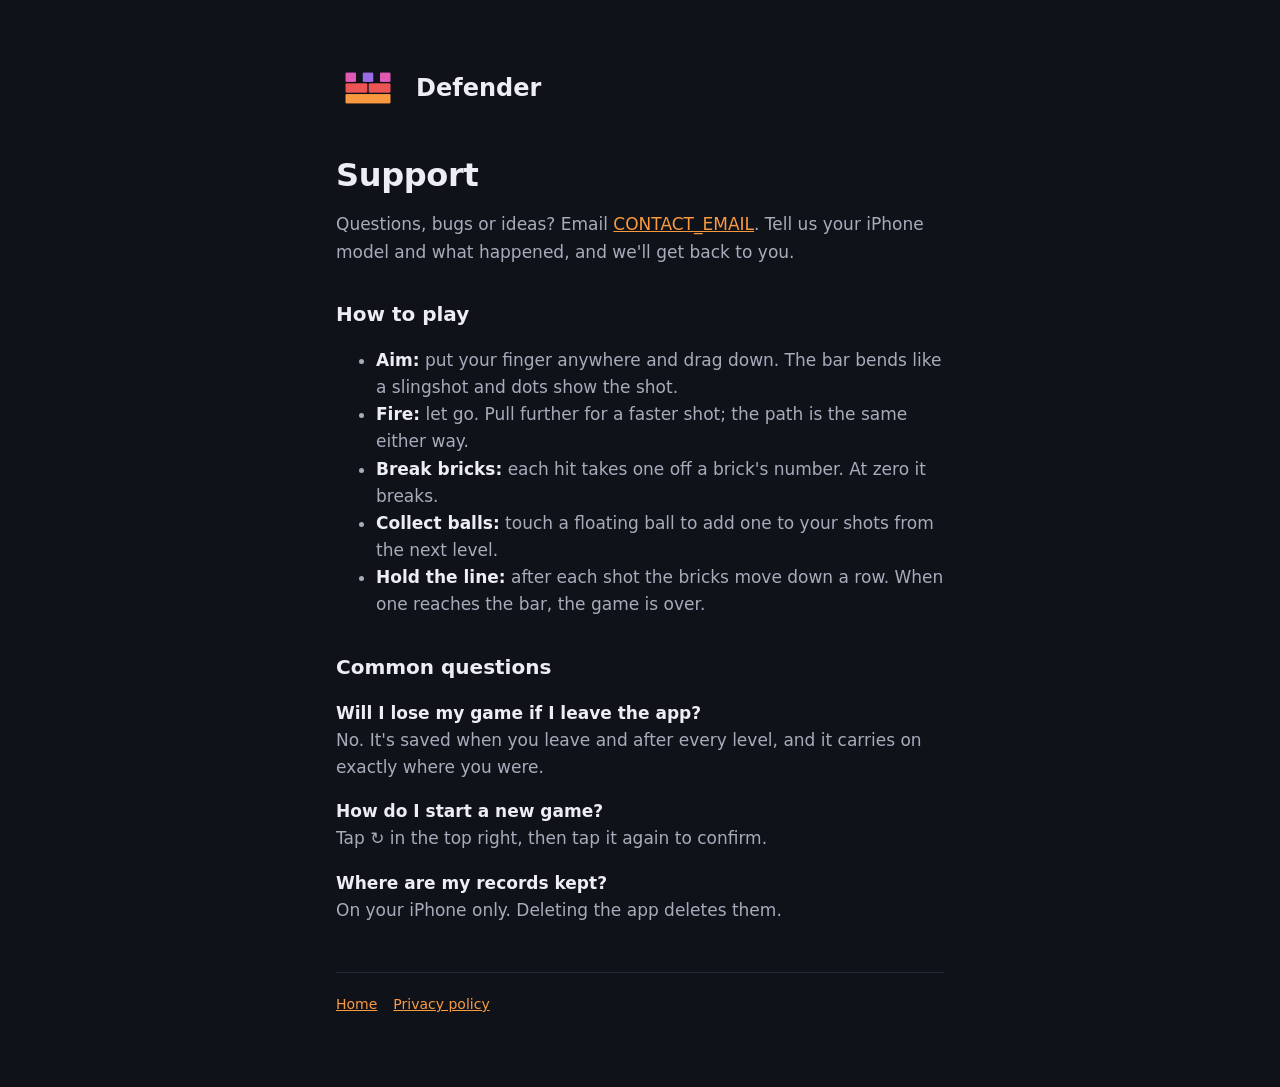
==== support/index.html @ c5f57e05 "Defender site: home, privacy policy and support pages Co-Authored-By: Claude Opus 5.5 <noreply@anthr" ====
<!doctype html>
<html lang="en">
<head>
<meta charset="utf-8">
<meta name="viewport" content="width=device-width, initial-scale=1">
<title>Defender support</title>
<link rel="icon" href="../icon.png">
<link rel="stylesheet" href="../style.css">
</head>
<body>
<main>
<header><img src="../icon.png" alt=""><a href="../">Defender</a></header>
<h1>Support</h1>
<p>Questions, bugs or ideas? Email <a href="mailto:CONTACT_EMAIL?subject=Defender">CONTACT_EMAIL</a>. Tell us your iPhone model and what happened, and we'll get back to you.</p>
<h2>How to play</h2>
<ul>
<li><strong>Aim:</strong> put your finger anywhere and drag down. The bar bends like a slingshot and dots show the shot.</li>
<li><strong>Fire:</strong> let go. Pull further for a faster shot; the path is the same either way.</li>
<li><strong>Break bricks:</strong> each hit takes one off a brick's number. At zero it breaks.</li>
<li><strong>Collect balls:</strong> touch a floating ball to add one to your shots from the next level.</li>
<li><strong>Hold the line:</strong> after each shot the bricks move down a row. When one reaches the bar, the game is over.</li>
</ul>
<h2>Common questions</h2>
<p><strong>Will I lose my game if I leave the app?</strong><br>No. It's saved when you leave and after every level, and it carries on exactly where you were.</p>
<p><strong>How do I start a new game?</strong><br>Tap ↻ in the top right, then tap it again to confirm.</p>
<p><strong>Where are my records kept?</strong><br>On your iPhone only. Deleting the app deletes them.</p>
<footer><a href="../">Home</a><a href="../privacy/">Privacy policy</a></footer>
</main>
</body>
</html>
---- style.css ----
:root {
  --bg: #10121a;
  --card: #181b25;
  --text: #eceef3;
  --muted: #a7acbb;
  --link: #f99a40;
  --line: #262a37;
}
* { box-sizing: border-box; }
body {
  margin: 0;
  background: var(--bg);
  color: var(--text);
  font: 17px/1.6 -apple-system, BlinkMacSystemFont, "Segoe UI", system-ui, sans-serif;
}
main { max-width: 640px; margin: 0 auto; padding: 56px 16px 72px; }
header { display: flex; align-items: center; gap: 16px; margin-bottom: 36px; }
header img { width: 64px; height: 64px; border-radius: 14px; }
header a { color: var(--text); text-decoration: none; font-size: 24px; font-weight: 700; }
h1 { font-size: 32px; line-height: 1.2; margin: 0 0 8px; letter-spacing: -0.01em; }
h2 { font-size: 20px; margin: 32px 0 8px; }
p, li { color: var(--muted); }
strong { color: var(--text); }
a { color: var(--link); }
.updated { font-size: 14px; }
.bricks { display: flex; gap: 6px; margin: 28px 0; }
.bricks span { height: 10px; flex: 1; border-radius: 3px; }
footer { margin-top: 48px; padding-top: 20px; border-top: 1px solid var(--line); font-size: 14px; color: var(--muted); }
footer a { margin-right: 16px; }
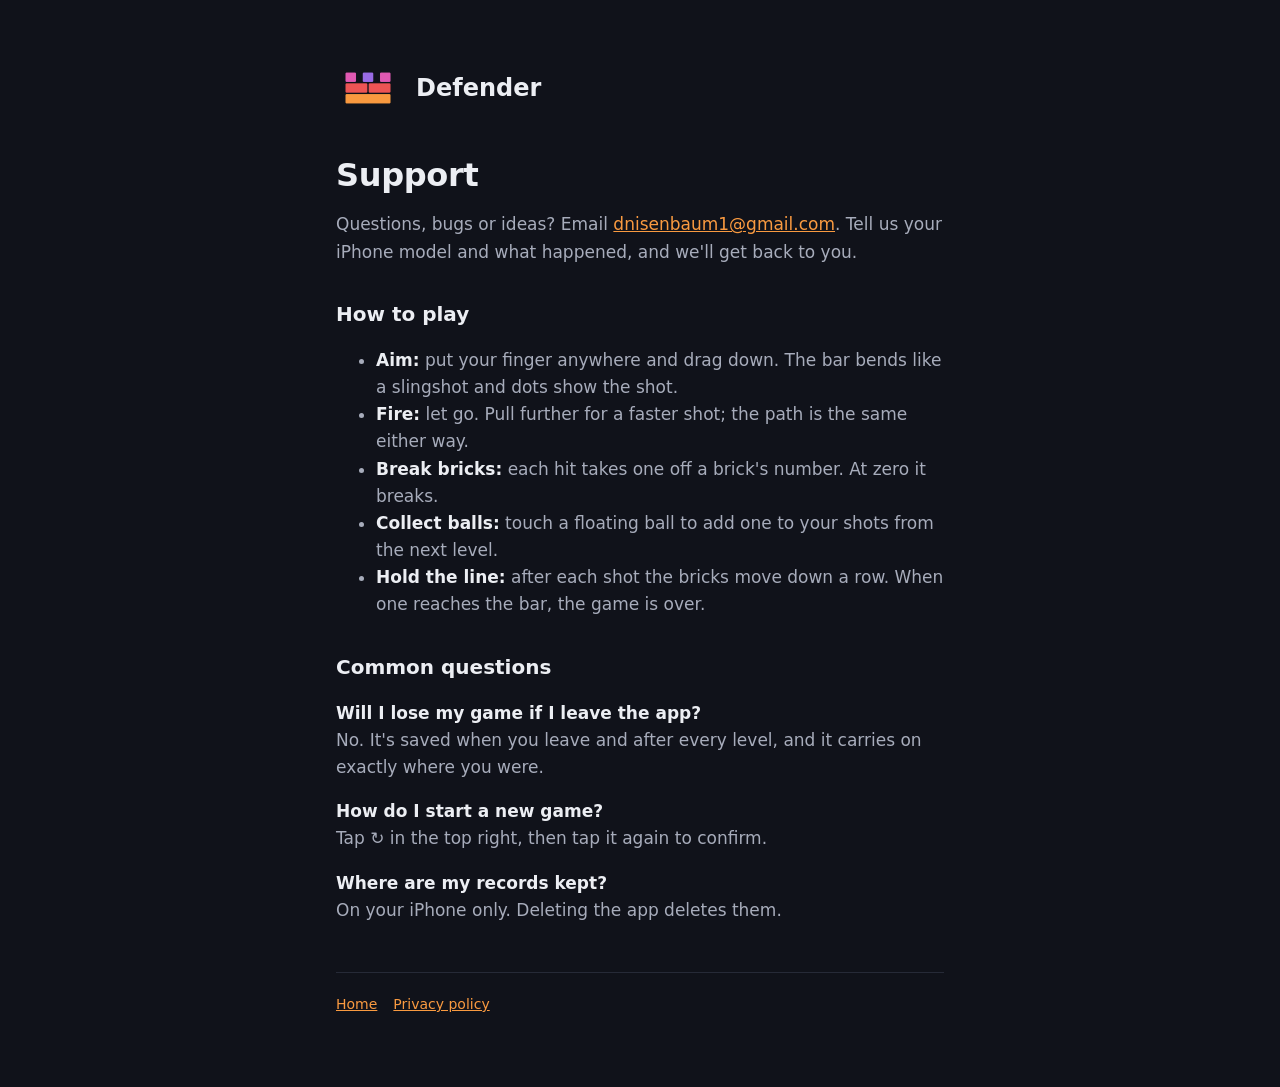
==== commit 5a1deb03: "Contact email Co-Authored-By: Claude Opus 5.5 <noreply@anthropic.com>" ====
--- a/support/index.html
+++ b/support/index.html
@@ -11,7 +11,7 @@
 <main>
 <header><img src="../icon.png" alt=""><a href="../">Defender</a></header>
 <h1>Support</h1>
-<p>Questions, bugs or ideas? Email <a href="mailto:CONTACT_EMAIL?subject=Defender">CONTACT_EMAIL</a>. Tell us your iPhone model and what happened, and we'll get back to you.</p>
+<p>Questions, bugs or ideas? Email <a href="mailto:dnisenbaum1@gmail.com?subject=Defender">dnisenbaum1@gmail.com</a>. Tell us your iPhone model and what happened, and we'll get back to you.</p>
 <h2>How to play</h2>
 <ul>
 <li><strong>Aim:</strong> put your finger anywhere and drag down. The bar bends like a slingshot and dots show the shot.</li>
